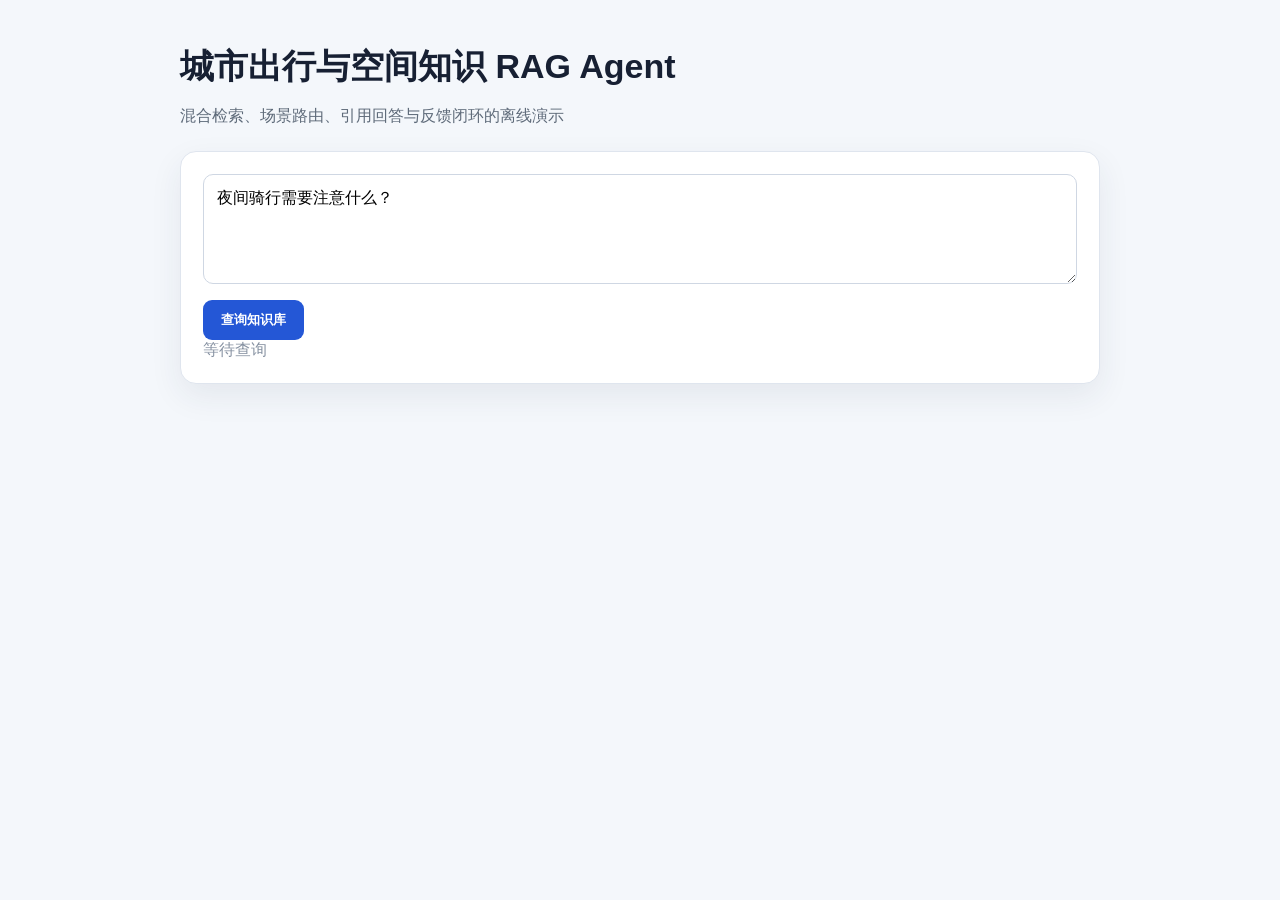
==== static/index.html @ d3a660ac "feat: build urban mobility RAG agent" ====
<!doctype html>
<html lang="zh-CN">
<head>
  <meta charset="utf-8">
  <meta name="viewport" content="width=device-width,initial-scale=1">
  <title>城市出行与空间知识 RAG Agent</title>
  <style>
    :root{font-family:Inter,"Microsoft YaHei",sans-serif;color:#172033;background:#f4f7fb}body{margin:0}.wrap{max-width:920px;margin:44px auto;padding:0 20px}.hero{margin-bottom:24px}.hero h1{font-size:34px;margin:0 0 8px}.hero p{color:#5f6b7a}.panel{background:#fff;border:1px solid #dfe5ee;border-radius:16px;padding:22px;box-shadow:0 12px 32px rgba(40,55,80,.08)}textarea{box-sizing:border-box;width:100%;min-height:110px;border:1px solid #cfd7e3;border-radius:10px;padding:13px;font-size:16px;resize:vertical}button{margin-top:12px;background:#2457d6;color:white;border:0;border-radius:9px;padding:11px 18px;font-weight:700;cursor:pointer}.meta{display:flex;gap:16px;color:#657289;font-size:13px;margin:16px 0}.answer{white-space:pre-wrap;line-height:1.75}.citation{border-top:1px solid #edf0f5;padding:12px 0}.citation strong{color:#2457d6}.empty{color:#8792a2}</style>
</head>
<body><main class="wrap"><section class="hero"><h1>城市出行与空间知识 RAG Agent</h1><p>混合检索、场景路由、引用回答与反馈闭环的离线演示</p></section><section class="panel"><textarea id="question">夜间骑行需要注意什么？</textarea><button id="ask">查询知识库</button><div id="result" class="empty">等待查询</div></section></main>
<script>
const result=document.getElementById('result');document.getElementById('ask').onclick=async()=>{result.textContent='检索中...';try{const r=await fetch('/query',{method:'POST',headers:{'Content-Type':'application/json'},body:JSON.stringify({question:document.getElementById('question').value})});const d=await r.json();result.innerHTML=`<div class="meta"><span>场景：${d.intent}</span><span>置信度：${d.confidence}</span><span>耗时：${d.latency_ms} ms</span></div><div class="answer">${d.answer}</div>`+d.citations.map(c=>`<div class="citation"><strong>[${c.citation_id}] ${c.title}</strong><br>${c.quote}</div>`).join('')}catch(e){result.textContent='请求失败：'+e.message}};
</script></body></html>
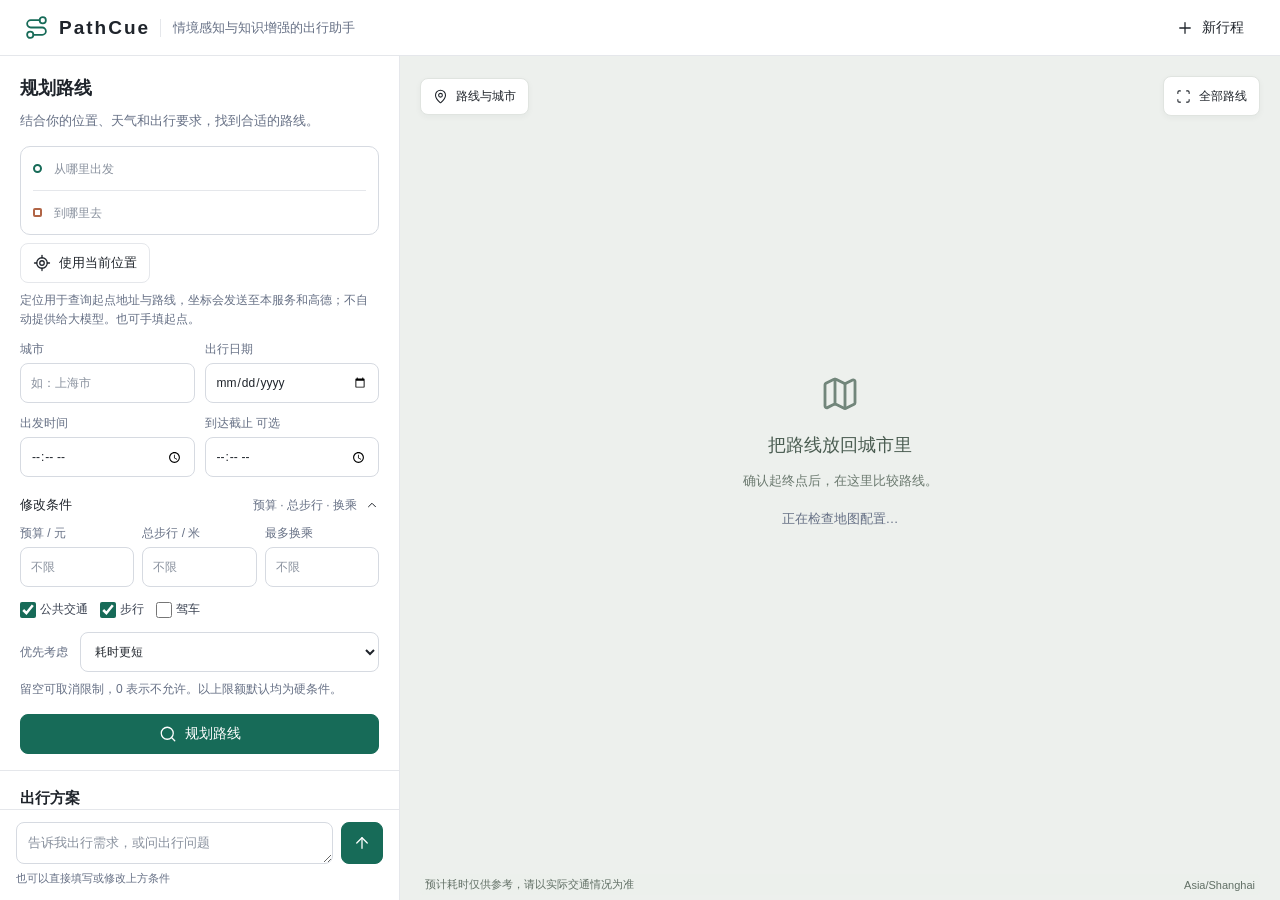
==== commit 546accba: "feat: upgrade project to PathCue travel assistant" ====
--- a/static/index.html
+++ b/static/index.html
@@ -1,14 +1,168 @@
 <!doctype html>
 <html lang="zh-CN">
-<head>
-  <meta charset="utf-8">
-  <meta name="viewport" content="width=device-width,initial-scale=1">
-  <title>城市出行与空间知识 RAG Agent</title>
-  <style>
-    :root{font-family:Inter,"Microsoft YaHei",sans-serif;color:#172033;background:#f4f7fb}body{margin:0}.wrap{max-width:920px;margin:44px auto;padding:0 20px}.hero{margin-bottom:24px}.hero h1{font-size:34px;margin:0 0 8px}.hero p{color:#5f6b7a}.panel{background:#fff;border:1px solid #dfe5ee;border-radius:16px;padding:22px;box-shadow:0 12px 32px rgba(40,55,80,.08)}textarea{box-sizing:border-box;width:100%;min-height:110px;border:1px solid #cfd7e3;border-radius:10px;padding:13px;font-size:16px;resize:vertical}button{margin-top:12px;background:#2457d6;color:white;border:0;border-radius:9px;padding:11px 18px;font-weight:700;cursor:pointer}.meta{display:flex;gap:16px;color:#657289;font-size:13px;margin:16px 0}.answer{white-space:pre-wrap;line-height:1.75}.citation{border-top:1px solid #edf0f5;padding:12px 0}.citation strong{color:#2457d6}.empty{color:#8792a2}</style>
-</head>
-<body><main class="wrap"><section class="hero"><h1>城市出行与空间知识 RAG Agent</h1><p>混合检索、场景路由、引用回答与反馈闭环的离线演示</p></section><section class="panel"><textarea id="question">夜间骑行需要注意什么？</textarea><button id="ask">查询知识库</button><div id="result" class="empty">等待查询</div></section></main>
-<script>
-const result=document.getElementById('result');document.getElementById('ask').onclick=async()=>{result.textContent='检索中...';try{const r=await fetch('/query',{method:'POST',headers:{'Content-Type':'application/json'},body:JSON.stringify({question:document.getElementById('question').value})});const d=await r.json();result.innerHTML=`<div class="meta"><span>场景：${d.intent}</span><span>置信度：${d.confidence}</span><span>耗时：${d.latency_ms} ms</span></div><div class="answer">${d.answer}</div>`+d.citations.map(c=>`<div class="citation"><strong>[${c.citation_id}] ${c.title}</strong><br>${c.quote}</div>`).join('')}catch(e){result.textContent='请求失败：'+e.message}};
-</script></body></html>
-
+  <head>
+    <meta charset="utf-8" />
+    <meta name="viewport" content="width=device-width,initial-scale=1,viewport-fit=cover" />
+    <title>PathCue｜情境感知与知识增强的出行助手</title>
+    <link rel="stylesheet" href="/static/app.css" />
+    <script defer src="/static/vendor/lucide.min.js"></script>
+    <script defer src="/static/app.js"></script>
+  </head>
+  <body>
+    <header class="topbar">
+      <div class="brand">
+        <i data-lucide="route"></i><strong>PathCue</strong><span id="product-mode">情境感知与知识增强的出行助手</span>
+      </div>
+      <button id="new-trip" class="quiet"><i data-lucide="plus"></i>新行程</button>
+    </header>
+    <main class="workspace">
+      <aside class="task-panel" aria-label="行程条件和方案">
+        <button class="sheet-handle" id="sheet-handle" aria-expanded="false" aria-label="展开或收起方案面板">
+          <span></span>
+        </button>
+        <div class="panel-scroll">
+          <section class="trip-section">
+            <div class="section-heading">
+              <h1>规划路线</h1>
+            </div>
+            <p class="product-description">结合你的位置、天气和出行要求，找到合适的路线。</p>
+            <form id="trip-form">
+              <details id="itinerary" open>
+                <summary id="itinerary-summary">起终点与时间</summary>
+                <div class="places">
+                  <label
+                    ><span class="place-dot start"></span><span class="sr-only">起点</span
+                    ><input
+                      id="origin"
+                      name="origin"
+                      placeholder="从哪里出发"
+                      autocomplete="off"
+                      maxlength="160" /></label
+                  ><label
+                    ><span class="place-dot end"></span><span class="sr-only">终点</span
+                    ><input
+                      id="destination"
+                      name="destination"
+                      placeholder="到哪里去"
+                      autocomplete="off"
+                      maxlength="160"
+                  /></label>
+                </div>
+                <div class="location-controls">
+                  <button type="button" id="locate-origin"><i data-lucide="locate-fixed"></i>使用当前位置</button>
+                  <span id="location-status" class="micro" role="status" aria-live="polite"></span>
+                </div>
+                <p class="micro location-privacy">
+                  定位用于查询起点地址与路线，坐标会发送至本服务和高德；不自动提供给大模型。也可手填起点。
+                </p>
+                <div class="form-row">
+                  <label>城市<input name="city" id="city" placeholder="如：上海市" maxlength="160" /></label
+                  ><label>出行日期<input type="date" id="date" name="date" /></label>
+                </div>
+                <div class="form-row">
+                  <label>出发时间<input type="time" id="depart_at" name="depart_at" /></label
+                  ><label
+                    >到达截止 <span class="muted">可选</span><input type="time" id="arrive_by" name="arrive_by"
+                  /></label>
+                </div>
+                <p id="time-hint" class="micro" hidden></p>
+              </details>
+              <details id="conditions" open>
+                <summary>
+                  修改条件 <span id="condition-values">预算 · 总步行 · 换乘</span><i data-lucide="chevron-down"></i>
+                </summary>
+                <div class="limits">
+                  <label
+                    >预算 / 元<input
+                      type="number"
+                      id="budget"
+                      name="budget"
+                      min="0"
+                      step="0.5"
+                      placeholder="不限" /></label
+                  ><label
+                    >总步行 / 米<input
+                      type="number"
+                      id="max_walk_m"
+                      name="max_walk_m"
+                      min="0"
+                      step="50"
+                      placeholder="不限" /></label
+                  ><label
+                    >最多换乘<input
+                      type="number"
+                      id="max_transfers"
+                      name="max_transfers"
+                      min="0"
+                      max="20"
+                      placeholder="不限"
+                  /></label>
+                </div>
+                <fieldset class="modes">
+                  <legend class="sr-only">交通方式</legend>
+                  <label><input type="checkbox" name="mode" value="transit" checked />公共交通</label
+                  ><label><input type="checkbox" name="mode" value="walking" checked />步行</label
+                  ><label><input type="checkbox" name="mode" value="driving" />驾车</label>
+                </fieldset>
+                <label class="preference"
+                  >优先考虑<select id="preference">
+                    <option value="fastest">耗时更短</option>
+                    <option value="less_walking">步行更少</option>
+                    <option value="fewer_transfers">换乘更少</option>
+                    <option value="cheapest">费用更低</option>
+                  </select></label
+                >
+                <p class="micro">留空可取消限制，0 表示不允许。以上限额默认均为硬条件。</p>
+              </details>
+              <button class="primary plan" type="submit"><i data-lucide="search"></i>规划路线</button>
+            </form>
+          </section>
+          <section class="results-section" aria-label="路线方案">
+            <div class="section-heading">
+              <h2 id="results-title">出行方案</h2>
+              <span id="route-count" class="muted"></span>
+            </div>
+            <div id="status" role="status" aria-live="polite" class="status">填入起终点，比较适合你的路线。</div>
+            <div id="candidates"></div>
+            <section id="weather" class="weather-section" aria-label="出行天气" hidden></section>
+            <div id="evidence"></div>
+            <div id="routes"></div>
+            <div id="notes"></div>
+          </section>
+          <details id="history">
+            <summary>历史记录</summary>
+            <div id="history-content"></div>
+          </details>
+          <details id="developer">
+            <summary>开发者信息</summary>
+            <pre id="debug"></pre>
+          </details>
+        </div>
+        <footer class="composer">
+          <form id="message-form">
+            <label class="sr-only" for="message">追问或修改条件</label
+            ><textarea id="message" rows="1" maxlength="1000" placeholder="告诉我出行需求，或问出行问题"></textarea
+            ><button type="submit" class="primary send" aria-label="发送修改"><i data-lucide="arrow-up"></i></button>
+          </form>
+          <div id="language-note" class="micro">也可以直接填写或修改上方条件</div>
+        </footer>
+      </aside>
+      <section class="map-panel" aria-label="路线地图">
+        <div id="map"></div>
+        <div class="map-top">
+          <span class="map-chip"><i data-lucide="map-pin"></i><span id="map-caption">路线与城市</span></span
+          ><button id="fit-map" class="map-chip" aria-label="查看全部路线"><i data-lucide="scan"></i>全部路线</button>
+        </div>
+        <div id="map-empty" class="map-empty">
+          <i data-lucide="map"></i>
+          <h2>把路线放回城市里</h2>
+          <p>确认起终点后，在这里比较路线。</p>
+          <p id="map-config" class="micro">正在检查地图配置…</p>
+        </div>
+        <div class="map-bottom">
+          <span id="map-legend">预计耗时仅供参考，请以实际交通情况为准</span><span>Asia/Shanghai</span>
+        </div>
+      </section>
+    </main>
+  </body>
+</html>
--- a/static/app.css
+++ b/static/app.css
@@ -0,0 +1,926 @@
+:root {
+  font-family: Inter, "Segoe UI", "Microsoft YaHei", sans-serif;
+  color: #1f242b;
+  background: #f7f8fa;
+  font-size: 14px;
+  --green: #176b58;
+  --muted: #667085;
+  --line: #e5e7eb;
+}
+* {
+  box-sizing: border-box;
+}
+body {
+  margin: 0;
+}
+button,
+input,
+textarea,
+select {
+  font: inherit;
+}
+button {
+  cursor: pointer;
+}
+button:disabled {
+  cursor: wait;
+  opacity: 0.55;
+}
+button,
+input,
+select,
+textarea {
+  border-radius: 8px;
+}
+button:focus-visible,
+input:focus-visible,
+textarea:focus-visible,
+summary:focus-visible,
+select:focus-visible {
+  outline: 3px solid #398cba;
+  outline-offset: 2px;
+}
+button {
+  min-height: 40px;
+  border: 1px solid var(--line);
+  background: #fff;
+  color: inherit;
+  padding: 8px 12px;
+  display: inline-flex;
+  align-items: center;
+  justify-content: center;
+  gap: 8px;
+}
+svg {
+  width: 18px;
+  height: 18px;
+  stroke-width: 1.7;
+  flex-shrink: 0;
+}
+.topbar {
+  height: 56px;
+  padding: 0 24px;
+  display: flex;
+  align-items: center;
+  justify-content: space-between;
+  background: #fff;
+  border-bottom: 1px solid var(--line);
+}
+.brand {
+  display: flex;
+  align-items: center;
+  gap: 10px;
+}
+.brand > svg {
+  color: var(--green);
+  width: 25px;
+  height: 25px;
+}
+.brand strong {
+  font-size: 19px;
+  letter-spacing: 2px;
+}
+.brand span {
+  border-left: 1px solid var(--line);
+  padding-left: 12px;
+  color: var(--muted);
+  font-size: 13px;
+}
+.quiet {
+  border: 0;
+}
+.workspace {
+  height: calc(100dvh - 56px);
+  display: grid;
+  grid-template-columns: 400px minmax(0, 1fr);
+}
+.task-panel {
+  display: flex;
+  flex-direction: column;
+  background: #fff;
+  min-height: 0;
+  border-right: 1px solid var(--line);
+  z-index: 2;
+}
+.panel-scroll {
+  overflow-y: auto;
+  overscroll-behavior: contain;
+  flex: 1;
+  scrollbar-width: thin;
+}
+.trip-section {
+  padding: 20px 20px 16px;
+  border-bottom: 1px solid var(--line);
+}
+.section-heading {
+  display: flex;
+  align-items: center;
+  justify-content: space-between;
+  gap: 8px;
+  margin-bottom: 16px;
+}
+h1,
+h2,
+h3,
+p {
+  margin: 0;
+}
+h1 {
+  font-size: 18px;
+  font-weight: 650;
+}
+h2 {
+  font-size: 15px;
+  font-weight: 650;
+}
+.eyebrow,
+.muted,
+.micro {
+  color: var(--muted);
+}
+.eyebrow {
+  font-size: 12px;
+}
+.form-row {
+  display: grid;
+  grid-template-columns: 1fr 1fr;
+  gap: 10px;
+  margin-top: 12px;
+}
+label {
+  font-size: 12px;
+  color: var(--muted);
+}
+input:not([type="checkbox"]),
+select {
+  width: 100%;
+  height: 40px;
+  border: 1px solid #d6dae1;
+  background: #fff;
+  padding: 8px 10px;
+  color: #1f242b;
+  min-width: 0;
+  margin-top: 5px;
+}
+input::placeholder,
+textarea::placeholder {
+  color: #89919e;
+}
+.places {
+  border: 1px solid #d6dae1;
+  border-radius: 10px;
+  padding: 0 12px;
+}
+.places label {
+  display: flex;
+  align-items: center;
+  gap: 12px;
+}
+.places label + label {
+  border-top: 1px solid var(--line);
+}
+.places input {
+  border: 0;
+  margin: 0;
+  height: 43px;
+  padding-left: 0;
+}
+.place-dot {
+  width: 9px;
+  height: 9px;
+  border: 2px solid var(--green);
+  border-radius: 50%;
+  flex-shrink: 0;
+}
+.place-dot.end {
+  border-color: #b16546;
+  border-radius: 2px;
+}
+details summary {
+  list-style: none;
+  cursor: pointer;
+  min-height: 40px;
+  display: flex;
+  align-items: center;
+  gap: 8px;
+  font-size: 13px;
+}
+summary::-webkit-details-marker {
+  display: none;
+}
+summary span {
+  font-size: 12px;
+  color: var(--muted);
+  margin-left: auto;
+}
+summary > svg {
+  width: 14px;
+}
+details[open] summary > svg {
+  transform: rotate(180deg);
+}
+#conditions {
+  margin-top: 8px;
+}
+.limits {
+  display: grid;
+  grid-template-columns: 1fr 1fr 1fr;
+  gap: 8px;
+}
+.modes {
+  display: flex;
+  gap: 12px;
+  border: 0;
+  padding: 0;
+  margin: 14px 0;
+}
+.modes label {
+  display: flex;
+  align-items: center;
+  gap: 4px;
+  color: #394150;
+}
+.modes input {
+  accent-color: var(--green);
+  width: 16px;
+  height: 16px;
+  margin: 0;
+}
+.preference {
+  display: flex;
+  align-items: center;
+  gap: 12px;
+}
+.preference select {
+  width: auto;
+  flex: 1;
+  margin: 0;
+}
+.micro {
+  font-size: 12px;
+  line-height: 1.6;
+}
+.trip-section .micro {
+  margin-top: 8px;
+}
+.primary {
+  background: var(--green);
+  color: white;
+  border-color: var(--green);
+}
+.plan {
+  width: 100%;
+  margin-top: 14px;
+}
+.results-section {
+  padding: 18px 20px 12px;
+}
+.status {
+  font-size: 13px;
+  color: var(--muted);
+  line-height: 1.7;
+  margin-bottom: 12px;
+}
+.status.error,
+.status.no_solution {
+  color: #925526;
+  background: #fcf5ec;
+  border: 1px solid #f0ddc4;
+  padding: 10px;
+  border-radius: 8px;
+}
+.route {
+  border-top: 1px solid var(--line);
+  padding: 16px 12px;
+  margin: 0 -12px;
+  position: relative;
+}
+.route.selected {
+  background: #f0f7f4;
+  border-left: 3px solid var(--green);
+  padding-left: 9px;
+}
+.route-top {
+  display: flex;
+  align-items: baseline;
+  gap: 8px;
+}
+.duration {
+  font-size: 26px;
+  font-weight: 650;
+  letter-spacing: -0.6px;
+}
+.unit {
+  font-size: 13px;
+  font-weight: 400;
+  letter-spacing: 0;
+}
+.cost {
+  margin-left: auto;
+  font-size: 15px;
+  font-weight: 550;
+}
+.route-label {
+  font-size: 12px;
+  color: var(--green);
+  margin-bottom: 5px;
+  display: flex;
+  justify-content: space-between;
+}
+.line-combo {
+  display: flex;
+  align-items: center;
+  gap: 6px;
+  margin-top: 10px;
+  font-size: 13px;
+  line-height: 1.6;
+  flex-wrap: wrap;
+}
+.line-combo svg {
+  width: 16px;
+  height: 16px;
+}
+.route-meta {
+  color: var(--muted);
+  font-size: 12px;
+  margin: 8px 0;
+}
+.arrival-time {
+  color: #3f5f55;
+  font-size: 12px;
+  margin: 2px 0 0;
+}
+.tradeoff {
+  font-size: 12px;
+  color: #4d635c;
+  line-height: 1.6;
+}
+.check {
+  font-size: 12px;
+  color: var(--muted);
+  line-height: 1.7;
+}
+.check.violated {
+  color: #9a481d;
+}
+.check.satisfied {
+  color: #356453;
+}
+.route-actions {
+  display: flex;
+  align-items: center;
+  justify-content: space-between;
+  margin-top: 8px;
+}
+.text-button {
+  border: 0;
+  background: transparent;
+  min-height: 40px;
+  padding: 4px 0;
+  color: var(--green);
+  font-size: 13px;
+}
+.steps {
+  font-size: 13px;
+  margin: 8px 0 0;
+  padding: 0 0 0 23px;
+  line-height: 1.7;
+}
+.steps li {
+  padding: 5px 0;
+  border-bottom: 1px solid var(--line);
+}
+.route details > p {
+  font-size: 12px;
+  color: var(--muted);
+  margin-top: 8px;
+  line-height: 1.6;
+}
+.route a {
+  color: var(--green);
+  font-size: 13px;
+  text-decoration: underline;
+}
+.candidate-group {
+  padding: 12px 0;
+  border-bottom: 1px solid var(--line);
+}
+.candidate-group h3 {
+  font-size: 13px;
+  margin-bottom: 8px;
+}
+.candidate-group button {
+  display: block;
+  text-align: left;
+  width: 100%;
+  height: auto;
+  margin-top: 8px;
+  line-height: 1.6;
+}
+.candidate-group small {
+  display: block;
+  color: var(--muted);
+}
+#notes {
+  font-size: 12px;
+  color: var(--muted);
+  line-height: 1.7;
+}
+#notes p {
+  margin-top: 8px;
+}
+#evidence details {
+  margin-top: 12px;
+  border-top: 1px solid var(--line);
+}
+.source {
+  padding: 10px 0;
+  font-size: 12px;
+  line-height: 1.7;
+  border-top: 1px solid var(--line);
+}
+.source p {
+  margin: 5px 0;
+}
+.source a {
+  color: var(--green);
+}
+#history,
+#developer {
+  padding: 0 20px;
+  border-top: 1px solid var(--line);
+}
+#history-content p {
+  font-size: 12px;
+  line-height: 1.7;
+  padding-bottom: 10px;
+  overflow-wrap: anywhere;
+}
+pre {
+  font-size: 11px;
+  white-space: pre-wrap;
+  overflow-wrap: anywhere;
+  color: var(--muted);
+}
+.composer {
+  padding: 12px 16px max(12px, env(safe-area-inset-bottom));
+  border-top: 1px solid var(--line);
+  background: #fff;
+}
+.composer form {
+  display: flex;
+  gap: 8px;
+  align-items: flex-end;
+}
+.composer textarea {
+  flex: 1;
+  min-width: 0;
+  min-height: 42px;
+  max-height: 100px;
+  resize: vertical;
+  border: 1px solid #d6dae1;
+  padding: 11px;
+  font-size: 13px;
+}
+.send {
+  width: 42px;
+  height: 42px;
+  padding: 0;
+}
+.composer .micro {
+  margin-top: 6px;
+  font-size: 11px;
+}
+.map-panel {
+  position: relative;
+  overflow: hidden;
+  background: #edf0ed;
+}
+.map-panel #map {
+  position: absolute;
+  inset: 0;
+}
+.map-top,
+.map-bottom {
+  position: absolute;
+  left: 20px;
+  right: 20px;
+  display: flex;
+  align-items: center;
+  justify-content: space-between;
+  gap: 8px;
+  pointer-events: none;
+}
+.map-top {
+  top: 20px;
+}
+.map-top > * {
+  pointer-events: auto;
+}
+.map-chip {
+  display: inline-flex;
+  align-items: center;
+  gap: 8px;
+  background: white;
+  border: 1px solid #e0e4e0;
+  box-shadow: 0 2px 6px #1f242b0b;
+  border-radius: 8px;
+  padding: 9px 12px;
+  font-size: 12px;
+}
+.map-chip svg {
+  width: 15px;
+  height: 15px;
+}
+.map-empty {
+  position: absolute;
+  left: 50%;
+  top: 47%;
+  transform: translate(-50%, -50%);
+  width: min(80%, 360px);
+  text-align: center;
+  color: #6b796f;
+}
+.map-empty > svg {
+  width: 40px;
+  height: 40px;
+  margin-bottom: 16px;
+  color: #72867b;
+}
+.map-empty h2 {
+  font-size: 18px;
+  font-weight: 500;
+  color: #4a5c51;
+  margin-bottom: 12px;
+}
+.map-empty p {
+  font-size: 13px;
+  line-height: 1.9;
+}
+.map-empty .micro {
+  margin-top: 14px;
+  color: #667085;
+}
+.map-bottom {
+  bottom: 16px;
+  color: #627066;
+  font-size: 11px;
+  flex-wrap: wrap;
+}
+.sheet-handle {
+  display: none;
+}
+.sr-only {
+  position: absolute;
+  width: 1px;
+  height: 1px;
+  padding: 0;
+  margin: -1px;
+  overflow: hidden;
+  clip: rect(0, 0, 0, 0);
+  white-space: nowrap;
+  border: 0;
+}
+.stale .route {
+  opacity: 0.6;
+}
+.stale::before {
+  content: "条件已变更，旧方案已失效";
+  display: block;
+  font-size: 12px;
+  color: #925526;
+  padding: 8px 0;
+}
+.loading #status::before {
+  content: "";
+  display: inline-block;
+  width: 10px;
+  height: 10px;
+  border: 2px solid #cfddd6;
+  border-top-color: var(--green);
+  border-radius: 50%;
+  margin-right: 8px;
+  animation: spin 1s linear infinite;
+}
+@keyframes spin {
+  to {
+    transform: rotate(360deg);
+  }
+}
+@media (prefers-reduced-motion: reduce) {
+  * {
+    animation: none !important;
+    scroll-behavior: auto !important;
+  }
+}
+@media (max-width: 700px) {
+  .topbar {
+    padding: 0 16px;
+  }
+  .brand span {
+    font-size: 12px;
+  }
+  .workspace {
+    display: flex;
+    flex-direction: column;
+    height: calc(100dvh - 56px);
+  }
+  .map-panel {
+    order: 0;
+    flex: 0 0 30%;
+    min-height: 140px;
+  }
+  .task-panel {
+    order: 1;
+    flex: 1;
+    min-height: 0;
+    border: 0;
+    border-top: 1px solid #d6dad7;
+    border-radius: 14px 14px 0 0;
+    margin-top: -10px;
+    position: relative;
+    overflow: hidden;
+  }
+  .sheet-handle {
+    display: flex;
+    flex-shrink: 0;
+    height: 24px;
+    min-height: 24px;
+    border: 0;
+    border-radius: 0;
+    width: 100%;
+    padding: 8px;
+  }
+  .sheet-handle span {
+    width: 32px;
+    height: 4px;
+    border-radius: 4px;
+    background: #c8cdd0;
+  }
+  .trip-section {
+    padding: 4px 16px 14px;
+  }
+  .section-heading {
+    margin-bottom: 12px;
+  }
+  .results-section {
+    padding: 16px;
+  }
+  .map-top {
+    left: 12px;
+    right: 12px;
+    top: 12px;
+  }
+  .map-bottom {
+    left: 12px;
+    bottom: 20px;
+  }
+  .map-bottom span:last-child {
+    display: none;
+  }
+  .map-empty {
+    top: 52%;
+  }
+  .map-empty > svg,
+  .map-empty h2,
+  .map-empty > p:not(.micro) {
+    display: none;
+  }
+  .map-empty .micro {
+    margin-top: 0;
+  }
+  .expanded .map-panel {
+    flex-basis: 16%;
+    min-height: 90px;
+  }
+  .composer {
+    padding: 10px 12px max(10px, env(safe-area-inset-bottom));
+  }
+  .keyboard .map-panel {
+    display: none;
+  }
+  .map-chip {
+    padding: 7px 9px;
+  }
+  .eyebrow {
+    font-size: 11px;
+  }
+  input:not([type="checkbox"]),
+  select,
+  .composer textarea {
+    font-size: 16px;
+  }
+  .route .cost {
+    font-size: 14px;
+  }
+}
+@media (min-width: 701px) and (max-width: 1050px) {
+  .workspace {
+    grid-template-columns: 380px minmax(0, 1fr);
+  }
+}
+#itinerary-summary {
+  display: none;
+}
+.has-results #itinerary-summary {
+  display: flex;
+  line-height: 1.7;
+  padding: 8px 0;
+  overflow-wrap: anywhere;
+  color: #394150;
+}
+.has-results .trip-section {
+  padding-bottom: 12px;
+}
+.has-results #conditions summary {
+  margin-top: 0;
+}
+.has-results .plan {
+  margin-top: 8px;
+}
+.has-results .trip-section .section-heading {
+  margin-bottom: 6px;
+}
+.route {
+  padding-top: 12px;
+  padding-bottom: 12px;
+}
+.route-actions {
+  float: right;
+  margin-top: 0;
+  position: relative;
+  z-index: 1;
+}
+.route details > summary {
+  min-height: 40px;
+  width: max-content;
+  color: #176b58;
+}
+.route details[open] {
+  clear: both;
+}
+.route details[open] > summary {
+  color: #1f242b;
+}
+.line-combo {
+  margin-top: 6px;
+}
+.route-meta {
+  margin: 6px 0;
+}
+.route .cost {
+  white-space: nowrap;
+}
+.route details[open] {
+  clear: none;
+}
+.steps {
+  clear: both;
+}
+.sheet-handle {
+  touch-action: none;
+}
+.static-map-image {
+  position: absolute;
+  inset: 0;
+  width: 100%;
+  height: calc(100% - 36px);
+  object-fit: contain;
+}
+.outdated-map {
+  filter: grayscale(1);
+  opacity: 0.55;
+}
+.map-bottom {
+  background: #edf0ede8;
+  border-radius: 4px;
+  padding: 3px 5px;
+  bottom: 5px;
+}
+.local-reminder {
+  border-left: 3px solid #a4b9ae;
+  background: #f6f8f6;
+  padding: 10px 12px;
+  margin: 12px 0 16px;
+}
+.local-reminder h3 {
+  font-size: 13px;
+  font-weight: 600;
+  margin-bottom: 6px;
+}
+.reminder-claim {
+  font-size: 13px;
+  line-height: 1.7;
+  margin-bottom: 6px;
+}
+#evidence.local-reminder details {
+  margin-top: 4px;
+  border-top: 0;
+}
+.local-reminder summary {
+  color: #176b58;
+}
+.local-reminder .source {
+  overflow-wrap: anywhere;
+}
+.has-results .plan {
+  display: none;
+}
+.has-results #trip-form:has(details[open]) .plan,
+.has-results.conditions-dirty .plan {
+  display: flex;
+}
+#itinerary-summary:after {
+  content: "编辑";
+  font-size: 12px;
+  color: #176b58;
+  white-space: nowrap;
+  margin-left: auto;
+  padding-left: 8px;
+}
+@media (max-width: 700px) {
+  .has-results .map-panel {
+    flex-basis: 20%;
+    min-height: 120px;
+  }
+  .has-results .trip-section .section-heading {
+    display: none;
+  }
+  .has-results .trip-section {
+    padding-top: 0;
+  }
+  .expanded.has-results .map-panel {
+    flex-basis: 14%;
+    min-height: 90px;
+  }
+}
+.loading #routes.stale:before {
+  content: "正在核对本轮请求，下方为上次结果";
+}
+.location-controls {
+  display: flex;
+  align-items: center;
+  flex-wrap: wrap;
+  gap: 6px 10px;
+  margin: 8px 0;
+}
+.product-description {
+  font-size: 13px;
+  line-height: 1.7;
+  color: var(--muted);
+  margin: -6px 0 14px;
+}
+.has-results .product-description {
+  display: none;
+}
+.location-controls button {
+  font-size: 13px;
+}
+.location-privacy {
+  line-height: 1.6;
+  margin-bottom: 10px;
+}
+.weather-section {
+  border-bottom: 1px solid var(--line);
+  margin: 8px 0 12px;
+  padding-bottom: 10px;
+  font-size: 13px;
+  line-height: 1.6;
+}
+.weather-heading {
+  display: flex;
+  align-items: center;
+  justify-content: space-between;
+}
+.weather-heading h3 {
+  font-size: 13px;
+}
+.weather-refresh {
+  border: 0;
+  color: var(--green);
+  font-size: 12px;
+  padding: 0 4px;
+}
+.weather-summary {
+  color: var(--muted);
+  font-size: 12px;
+}
+.weather-priority {
+  margin: 6px 0;
+  padding-left: 8px;
+  border-left: 2px solid var(--green);
+  color: var(--green);
+  font-size: 12px;
+}
+.weather-section details {
+  border: 0;
+  margin: 4px 0 0;
+  padding: 0;
+}
+.weather-section details summary {
+  min-height: 28px;
+}
+.weather-section details p {
+  margin: 4px 0;
+  overflow-wrap: anywhere;
+}
